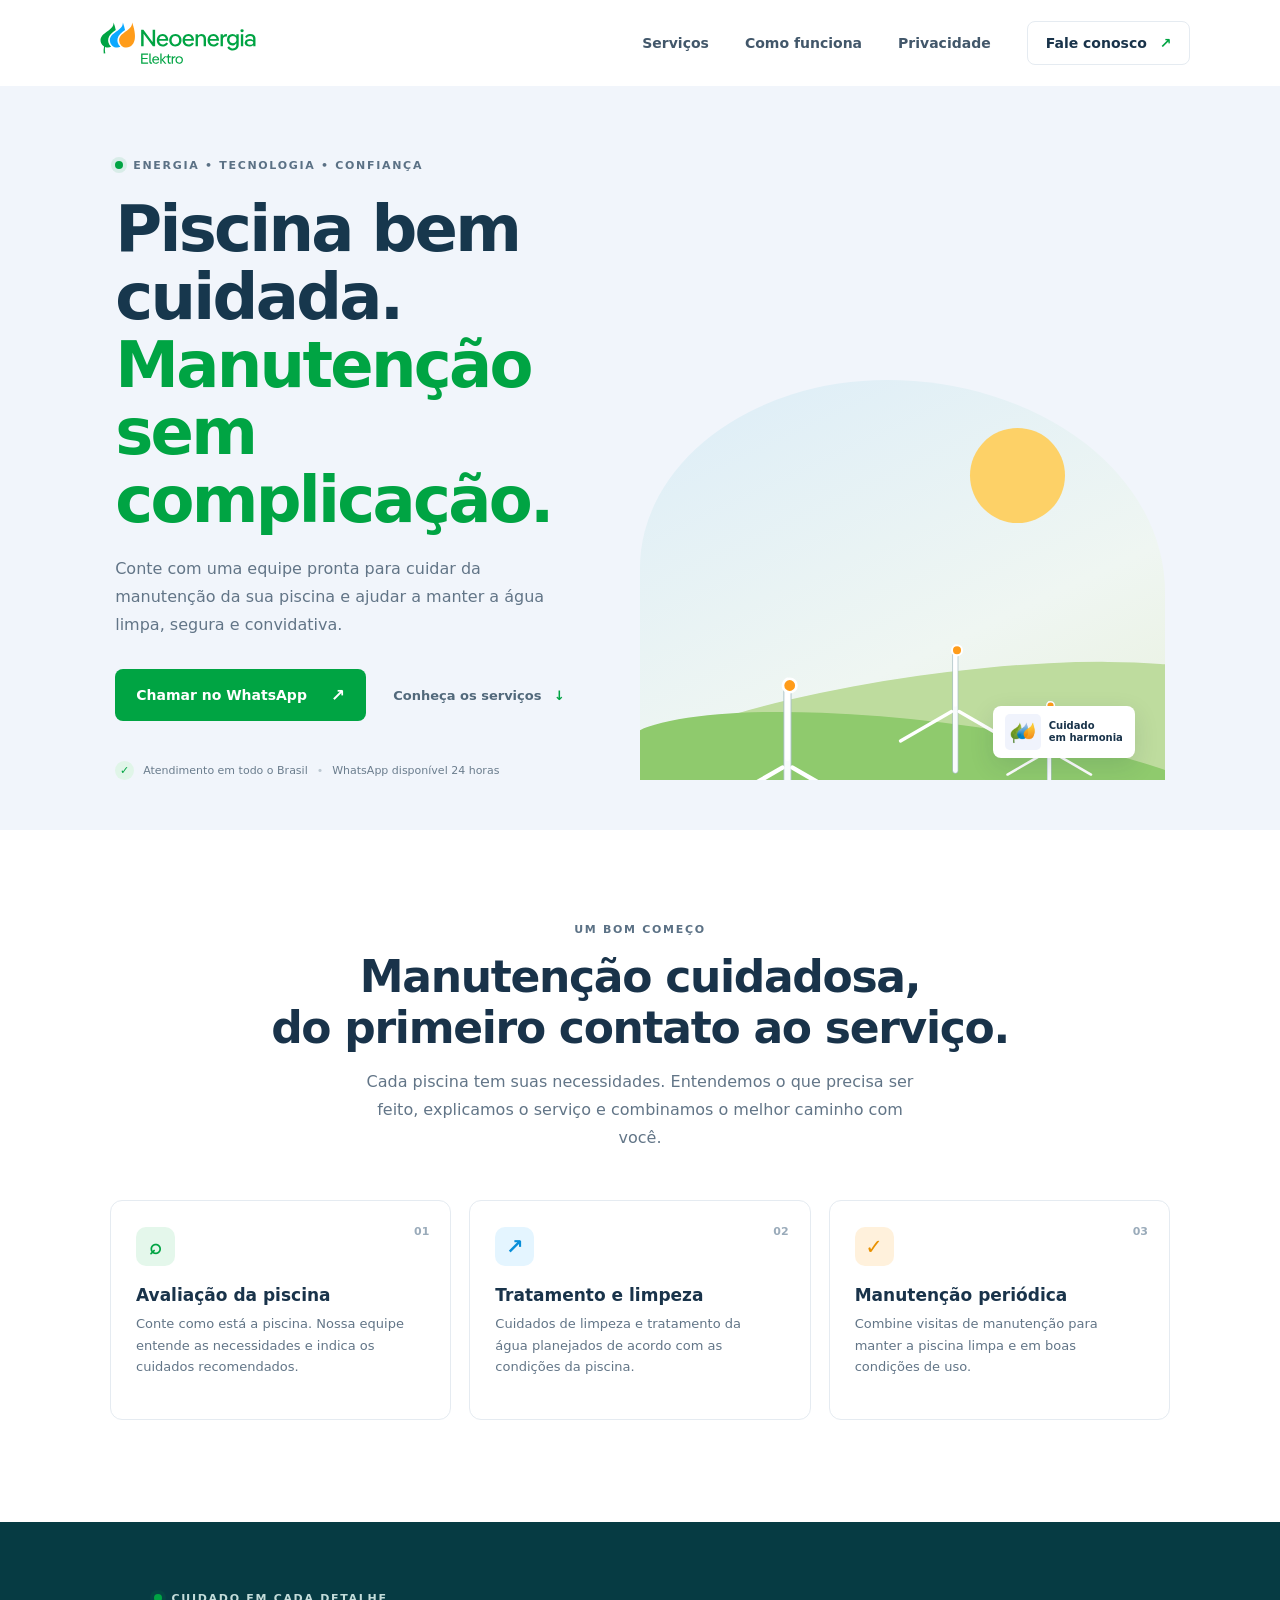
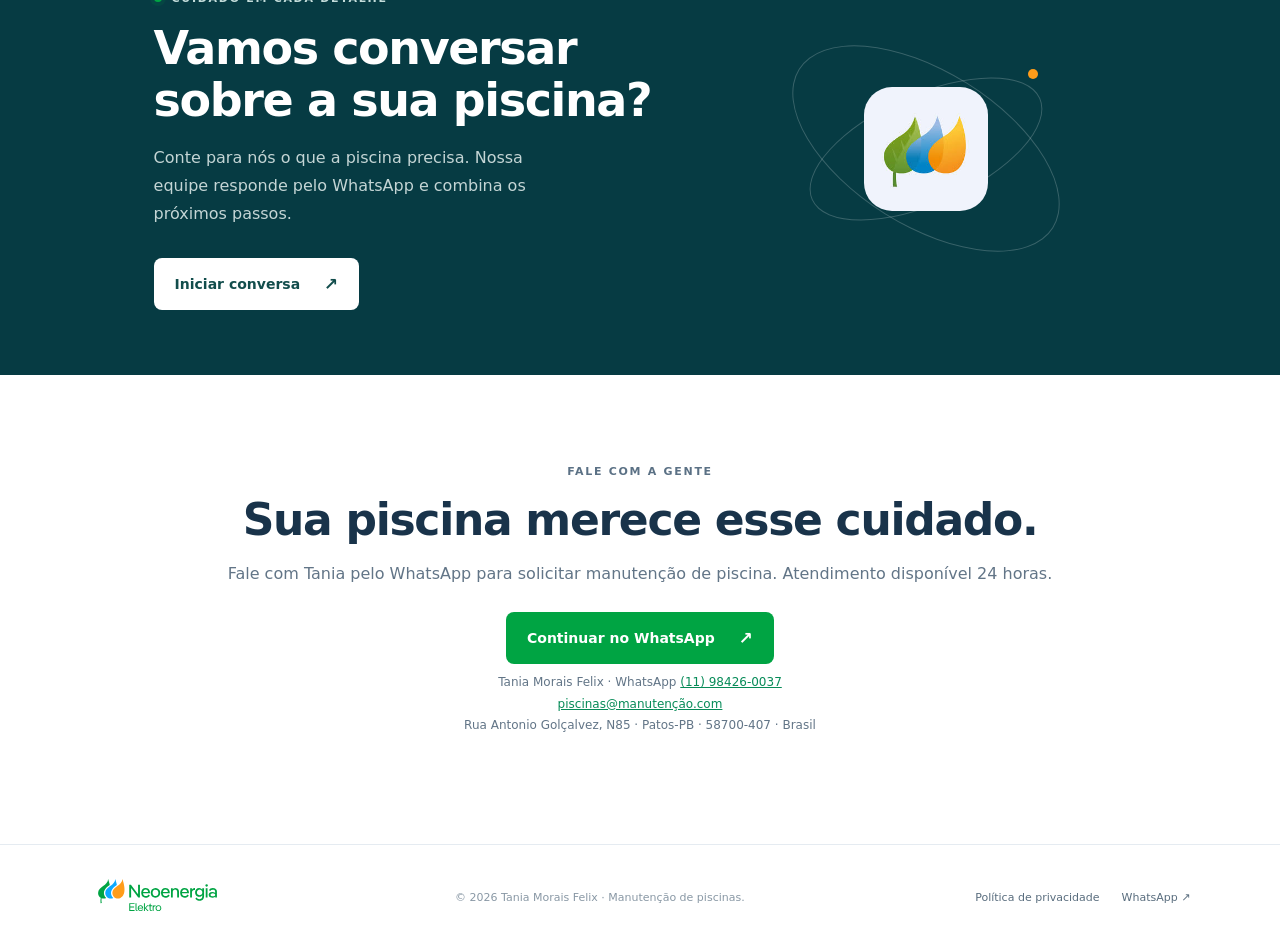
==== index.html @ c3a135df "Add files via upload" ====
<!doctype html>
<html lang="pt-BR">
<head>
  <meta charset="utf-8"><meta name="viewport" content="width=device-width,initial-scale=1">
  <meta name="theme-color" content="#f4f7fb">
  <meta name="description" content="Serviços de manutenção de piscinas com atendimento personalizado. Fale com nossa equipe pelo WhatsApp.">
  <title>Manutenção de piscinas | Atendimento especializado</title>
  <link rel="icon" href="assets/brand-mark.jpeg" type="image/jpeg">
  <link rel="stylesheet" href="styles.css">
</head>
<body>
<header class="site-header">
  <a class="brand" href="index.html" aria-label="Manutenção de piscinas — início"><img src="assets/logo-header.svg" alt="Marca"></a>
  <button class="menu-toggle" aria-expanded="false" aria-label="Abrir menu">☰</button>
  <nav class="nav" aria-label="Navegação principal"><a href="#servicos">Serviços</a><a href="#processo">Como funciona</a><a href="privacidade.html">Privacidade</a><a class="nav-cta whatsapp-link" href="#contato">Fale conosco <span>↗</span></a></nav>
</header>
<main>
  <section class="hero">
    <div class="hero-copy">
      <span class="eyebrow"><i></i> ENERGIA • TECNOLOGIA • CONFIANÇA</span>
      <h1>Piscina bem cuidada.<br><em>Manutenção sem complicação.</em></h1>
      <p>Conte com uma equipe pronta para cuidar da manutenção da sua piscina e ajudar a manter a água limpa, segura e convidativa.</p>
      <div class="hero-actions"><a class="button primary whatsapp-link" href="#contato">Chamar no WhatsApp <span>↗</span></a><a class="text-link" href="#servicos">Conheça os serviços <span>↓</span></a></div>
      <div class="trust-row"><span class="check">✓</span><span>Atendimento em todo o Brasil</span><span class="separator">•</span><span>WhatsApp disponível 24 horas</span></div>
    </div>
    <div class="hero-art" aria-label="Ilustração decorativa em uma paisagem verde">
      <div class="sun"></div><div class="windmill mill-one"><i class="blade b1"></i><i class="blade b2"></i><i class="blade b3"></i><i class="mast"></i></div><div class="windmill mill-two"><i class="blade b1"></i><i class="blade b2"></i><i class="blade b3"></i><i class="mast"></i></div><div class="windmill mill-three"><i class="blade b1"></i><i class="blade b2"></i><i class="blade b3"></i><i class="mast"></i></div><div class="hill hill-back"></div><div class="hill hill-front"></div><div class="art-stamp"><img src="assets/brand-mark.jpeg" alt=""><span>Cuidado<br>em harmonia</span></div>
    </div>
  </section>
  <section class="intro" id="servicos"><div class="section-label">UM BOM COMEÇO</div><h2>Manutenção cuidadosa,<br>do primeiro contato ao serviço.</h2><p class="intro-text">Cada piscina tem suas necessidades. Entendemos o que precisa ser feito, explicamos o serviço e combinamos o melhor caminho com você.</p>
    <div class="cards"><article class="card"><div class="icon green">⌕</div><h3>Avaliação da piscina</h3><p>Conte como está a piscina. Nossa equipe entende as necessidades e indica os cuidados recomendados.</p><span class="card-number">01</span></article><article class="card"><div class="icon blue">↗</div><h3>Tratamento e limpeza</h3><p>Cuidados de limpeza e tratamento da água planejados de acordo com as condições da piscina.</p><span class="card-number">02</span></article><article class="card"><div class="icon orange">✓</div><h3>Manutenção periódica</h3><p>Combine visitas de manutenção para manter a piscina limpa e em boas condições de uso.</p><span class="card-number">03</span></article></div>
  </section>
  <section class="process" id="processo"><div><span class="eyebrow light"><i></i> CUIDADO EM CADA DETALHE</span><h2>Vamos conversar<br>sobre a sua piscina?</h2><p>Conte para nós o que a piscina precisa. Nossa equipe responde pelo WhatsApp e combina os próximos passos.</p><a class="button white whatsapp-link" href="#contato">Iniciar conversa <span>↗</span></a></div><div class="process-visual"><div class="orbit orbit-a"></div><div class="orbit orbit-b"></div><img src="assets/brand-mark.jpeg" alt="Símbolo colorido da marca"><span class="orbit-dot"></span></div></section>
  <section class="contact" id="contato"><span class="section-label">FALE COM A GENTE</span><h2>Sua piscina merece esse cuidado.</h2><p>Fale com Tania pelo WhatsApp para solicitar manutenção de piscina. Atendimento disponível 24 horas.</p><a class="button primary whatsapp-link" href="#contato">Continuar no WhatsApp <span>↗</span></a><p class="contact-details">Tania Morais Felix · WhatsApp <a href="https://wa.me/5511984260037" target="_blank" rel="noopener noreferrer">(11) 98426-0037</a><br><a href="mailto:piscinas@xn--manuteno-xza3b.com">piscinas@manutenção.com</a><br>Rua Antonio Golçalvez, N85 · Patos-PB · 58700-407 · Brasil</p></section>
</main>
<footer><a class="footer-brand" href="index.html"><img src="assets/logo-header.svg" alt="Marca"></a><div class="footer-copy">© <span id="year"></span> Tania Morais Felix · Manutenção de piscinas.</div><div class="footer-links"><a href="privacidade.html">Política de privacidade</a><a class="whatsapp-link" href="#contato">WhatsApp ↗</a></div></footer>
<script src="script.js"></script>
</body></html>
---- styles.css ----
:root{--green:#00a443;--blue:#0da9ff;--orange:#ff9c1a;--ink:#19334a;--muted:#627587;--pale:#f1f5fb;--line:#e5ebf1}*{box-sizing:border-box}html{scroll-behavior:smooth}body{margin:0;font-family:Inter,ui-sans-serif,system-ui,-apple-system,"Segoe UI",sans-serif;color:var(--ink);background:#fff}a{color:inherit;text-decoration:none}.site-header{height:86px;padding:0 clamp(22px,7vw,110px);display:flex;align-items:center;justify-content:space-between;background:#fff}.brand img{width:176px;height:auto;display:block}.nav{display:flex;align-items:center;gap:36px;font-size:14px;font-weight:550}.nav>a:not(.nav-cta){color:#42576a}.nav a:hover,.footer-links a:hover{color:var(--green)}.nav-cta{padding:13px 18px;border:1px solid var(--line);border-radius:8px}.nav-cta span{color:var(--green);margin-left:8px}.menu-toggle{display:none;border:0;background:none;font-size:24px;color:var(--ink)}.hero{min-height:560px;background:var(--pale);padding:68px clamp(22px,9vw,142px) 50px;display:grid;grid-template-columns:1fr 1fr;align-items:center;overflow:hidden}.hero-copy{max-width:570px;position:relative;z-index:2}.eyebrow,.section-label{font-size:11px;letter-spacing:1.7px;font-weight:750;color:#5b7185}.eyebrow{display:inline-flex;align-items:center;gap:10px}.eyebrow i{width:8px;height:8px;background:var(--green);border-radius:50%;box-shadow:0 0 0 4px #00a4431b}.hero h1{font-size:clamp(38px,5vw,66px);line-height:1.06;letter-spacing:-2.7px;margin:23px 0 20px;color:#17374d}.hero h1 em{font-style:normal;color:var(--green)}.hero-copy>p,.intro-text,.process p,.contact p{line-height:1.75;color:var(--muted);font-size:16px}.hero-copy>p{max-width:470px}.hero-actions{display:flex;align-items:center;gap:27px;margin-top:30px}.button{display:inline-flex;align-items:center;justify-content:center;gap:24px;padding:16px 21px;border-radius:8px;font-size:14px;font-weight:700;transition:transform .2s,box-shadow .2s}.button:hover{transform:translateY(-2px);box-shadow:0 8px 20px #17374d24}.primary{background:var(--green);color:white}.button span{font-size:17px}.text-link{font-size:13px;font-weight:650;color:#52697b}.text-link span{margin-left:8px;color:var(--green)}.trust-row{margin-top:40px;display:flex;align-items:center;gap:9px;font-size:11px;color:#6b7d8d}.check{display:grid;place-items:center;width:19px;height:19px;border-radius:50%;background:#e0f5e8;color:var(--green);font-weight:800}.separator{color:#bdc9d2}.hero-art{height:400px;position:relative;overflow:hidden;border-radius:47% 53% 0 0;background:linear-gradient(155deg,#dcedf8 0%,#eff6f2 63%,#e8f0dc 100%);align-self:end}.sun{position:absolute;width:95px;height:95px;border-radius:50%;background:#ffcf5c;right:19%;top:48px;opacity:.92}.hill{position:absolute;border-radius:50% 50% 0 0}.hill-back{height:150px;width:130%;left:-10%;bottom:-45px;background:#bedc9e;transform:rotate(-8deg)}.hill-front{height:130px;width:120%;right:-16%;bottom:-72px;background:#8fca6d;transform:rotate(7deg)}.windmill{position:absolute;bottom:99px;z-index:2}.mill-one{left:28%;transform:scale(.9)}.mill-two{left:60%;bottom:133px;transform:scale(.67)}.mill-three{left:78%;bottom:77px;transform:scale(.51)}.mast{position:absolute;width:7px;height:184px;background:#f8fbfd;left:-3px;top:0;transform:translateY(4px);border-radius:4px;box-shadow:0 0 0 1px #aac1c6}.blade{position:absolute;width:5px;height:93px;left:-2px;top:0;background:#fff;border-radius:8px;transform-origin:bottom center;z-index:2}.b1{transform:rotate(0deg) translateY(-4px)}.b2{transform:rotate(120deg) translateY(-4px)}.b3{transform:rotate(240deg) translateY(-4px)}.windmill:after{content:"";position:absolute;top:-4px;left:-6px;width:12px;height:12px;background:var(--orange);border:3px solid #fff;border-radius:50%;z-index:3}.art-stamp{position:absolute;bottom:22px;right:30px;z-index:3;display:flex;gap:8px;align-items:center;background:#fff;padding:8px 12px;border-radius:8px;box-shadow:0 8px 25px #19334a20;font-size:10px;font-weight:700;line-height:1.25}.art-stamp img{width:36px;height:36px;border-radius:5px}.intro{text-align:center;padding:93px 22px 102px}.intro h2,.contact h2{font-size:clamp(30px,4vw,44px);line-height:1.16;letter-spacing:-1.3px;margin:15px 0}.intro-text{max-width:550px;margin:0 auto}.cards{max-width:1060px;margin:48px auto 0;display:grid;grid-template-columns:repeat(3,1fr);gap:18px;text-align:left}.card{border:1px solid var(--line);border-radius:12px;padding:26px 25px 28px;position:relative;min-height:220px;transition:transform .2s,box-shadow .2s}.card:hover{transform:translateY(-4px);box-shadow:0 14px 35px #19334a10}.icon{width:39px;height:39px;border-radius:10px;display:grid;place-items:center;font-weight:800;font-size:21px}.green{background:#e4f7eb;color:var(--green)}.blue{background:#e4f5ff;color:#078ed9}.orange{background:#fff1dc;color:#e99100}.card h3{font-size:17px;margin:19px 0 8px}.card p{font-size:13px;color:var(--muted);line-height:1.65;margin:0;max-width:270px}.card-number{position:absolute;right:21px;top:24px;font-size:11px;color:#9aabba;font-weight:700}.process{background:#063b43;color:white;padding:65px clamp(22px,12vw,180px);display:grid;grid-template-columns:1fr .7fr;align-items:center;min-height:330px;overflow:hidden}.light{color:#c3dcda}.process h2{font-size:clamp(32px,4vw,46px);letter-spacing:-1.4px;line-height:1.13;margin:17px 0}.process p{color:#c4d5d5;max-width:420px}.white{background:white;color:#124d4c;margin-top:14px}.process-visual{height:230px;display:grid;place-items:center;position:relative}.process-visual img{width:124px;height:124px;object-fit:cover;border-radius:28px;z-index:1}.orbit{position:absolute;border:1px solid #ffffff34;border-radius:50%;transform:rotate(-24deg)}.orbit-a{width:250px;height:110px}.orbit-b{width:300px;height:155px;transform:rotate(32deg)}.orbit-dot{position:absolute;width:10px;height:10px;border-radius:50%;background:var(--orange);top:35px;right:22%}.contact{text-align:center;padding:85px 22px 83px}.contact p{margin:8px auto 24px}.contact small{display:block;color:#8494a2;font-size:11px;margin-top:17px}.contact small span{color:var(--green);padding:0 7px}footer{border-top:1px solid var(--line);padding:26px clamp(22px,7vw,110px);display:flex;align-items:center;justify-content:space-between;gap:22px}.footer-brand img{width:135px}.footer-copy{color:#8998a5;font-size:11px}.footer-links{display:flex;gap:22px;font-size:11px;color:#596d7e}.privacy{max-width:850px;margin:auto;padding:74px 24px 100px}.privacy h1{font-size:44px;letter-spacing:-1.5px;margin:14px 0}.privacy .updated{color:#8494a2;font-size:13px;margin-bottom:38px}.privacy h2{font-size:20px;margin:30px 0 8px}.privacy p,.privacy li{line-height:1.75;color:#526779}.privacy a{color:#078b58;text-decoration:underline}.privacy nav{margin:26px 0}.privacy nav a{margin-right:20px}
@media(max-width:850px){.site-header{height:72px}.brand img{width:150px}.menu-toggle{display:block}.nav{display:none;position:absolute;top:72px;left:0;right:0;background:#fff;padding:18px 24px 24px;z-index:10;box-shadow:0 12px 15px #19334a12;align-items:stretch;gap:0;flex-direction:column}.nav.open{display:flex}.nav>a{padding:13px 4px}.nav .nav-cta{margin-top:7px;text-align:center}.hero{grid-template-columns:1fr;padding-top:56px}.hero-art{height:345px;margin:30px 0 0}.hero-copy{max-width:650px}.process{padding-top:50px;padding-bottom:50px}.cards{gap:12px}.card{padding:21px 17px}.card h3{font-size:15px}}
@media(max-width:620px){.hero{padding:47px 22px 0}.hero h1{letter-spacing:-1.6px}.hero-actions{align-items:flex-start;flex-direction:column;gap:18px}.trust-row{flex-wrap:wrap;margin:27px 0 0}.separator{display:none}.hero-art{height:300px;margin-top:25px;border-radius:42% 42% 0 0}.intro{padding:70px 20px}.cards{grid-template-columns:1fr;max-width:430px;margin-top:32px}.card{min-height:unset}.card p{max-width:unset}.process{grid-template-columns:1fr;padding:48px 24px}.process-visual{height:185px}.contact{padding:65px 22px}.contact h2{font-size:32px}footer{flex-direction:column;text-align:center;padding:27px 20px}.footer-links{gap:18px}}
.contact-form{max-width:530px;margin:26px auto 0;text-align:left;display:grid;gap:15px}.contact-form>label:not(.consent){display:grid;gap:7px;color:#435c6d;font-size:12px;font-weight:650}.contact-form input:not([type=checkbox]),.contact-form textarea{width:100%;border:1px solid #dbe4ea;border-radius:8px;padding:13px 14px;font:inherit;font-size:14px;color:var(--ink);background:#fff;outline:none}.contact-form input:focus,.contact-form textarea:focus{border-color:var(--green);box-shadow:0 0 0 3px #00a4431b}.contact-form textarea{resize:vertical}.contact-form .consent{display:flex;align-items:flex-start;gap:9px;font-size:11px;line-height:1.5;color:#657a8b}.contact-form .consent input{margin-top:3px;accent-color:var(--green)}.contact-form .consent a,.contact-details a{color:#078b58;text-decoration:underline}.contact-form button{justify-self:center;border:0;cursor:pointer}.contact-form small{display:block;color:#8494a2;font-size:11px;line-height:1.5;text-align:center}.contact-details{font-size:12px!important;line-height:1.8!important}.contact-details a{white-space:nowrap}
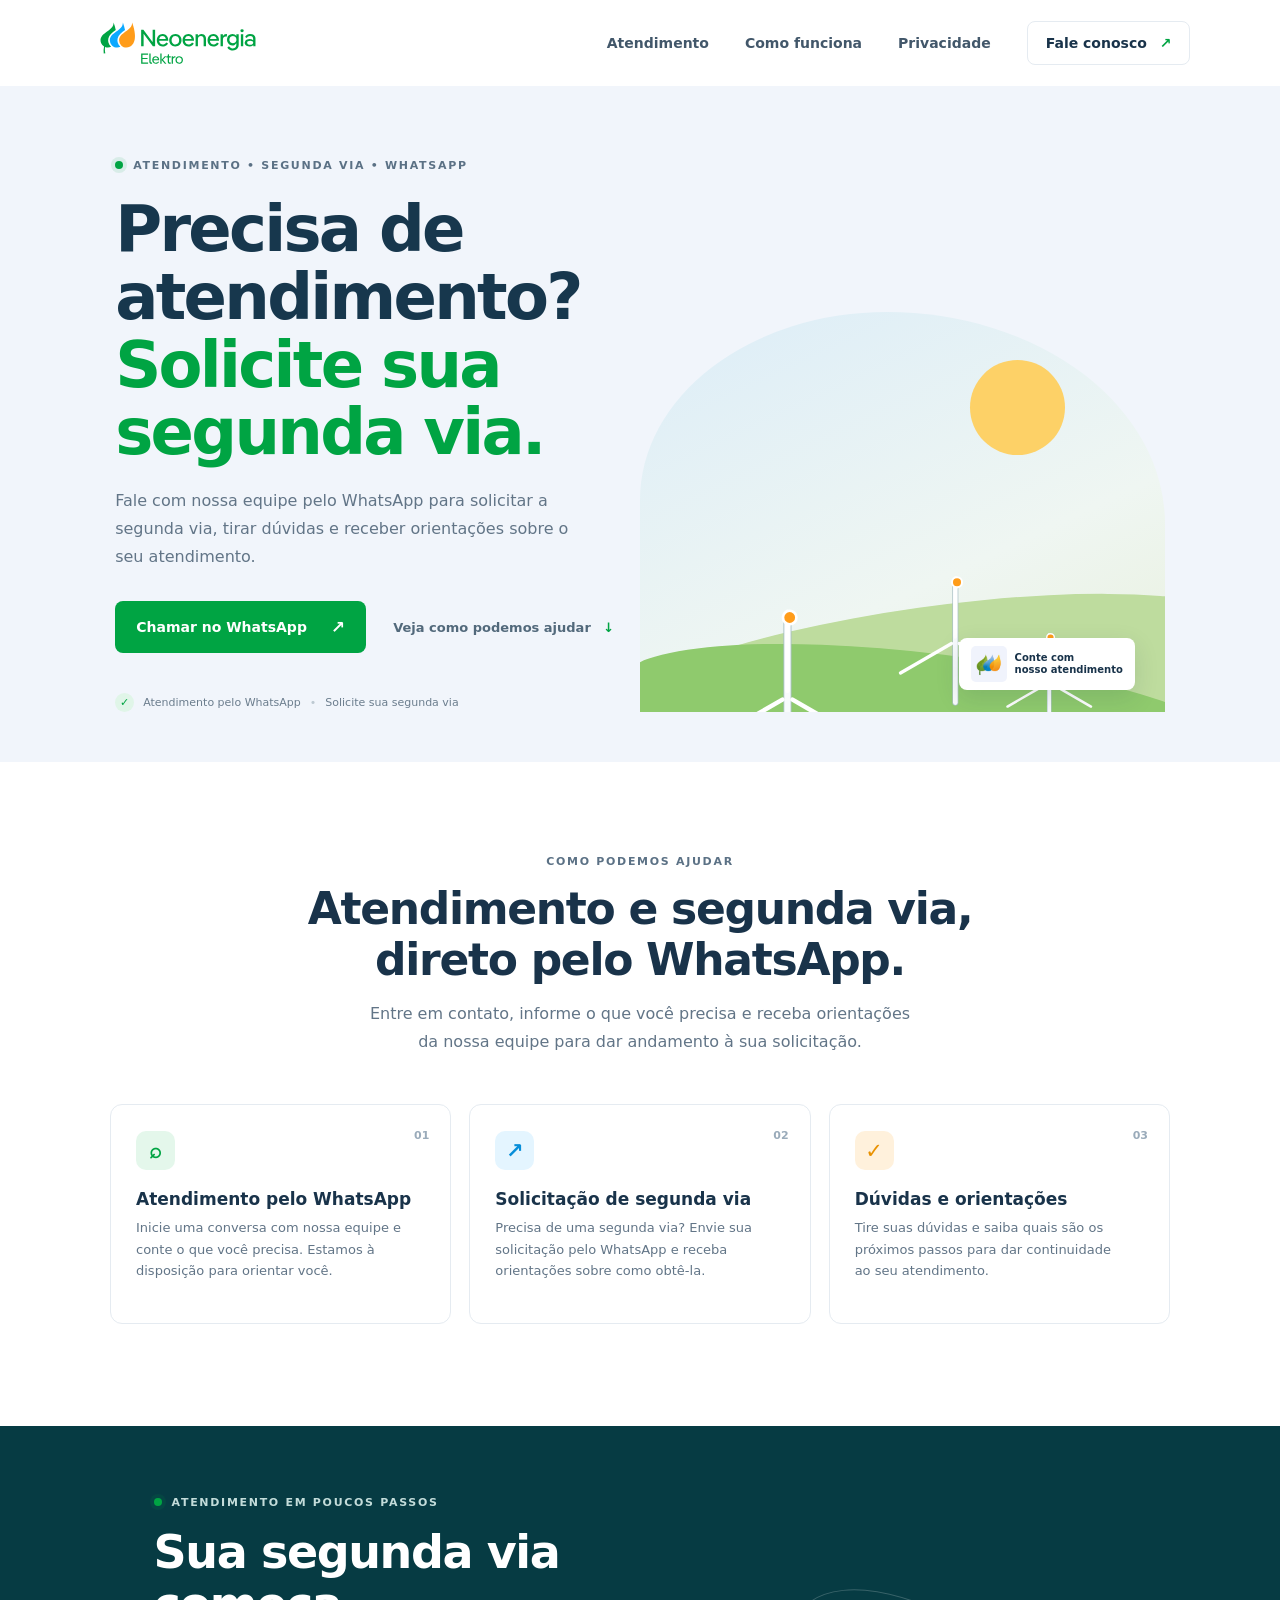
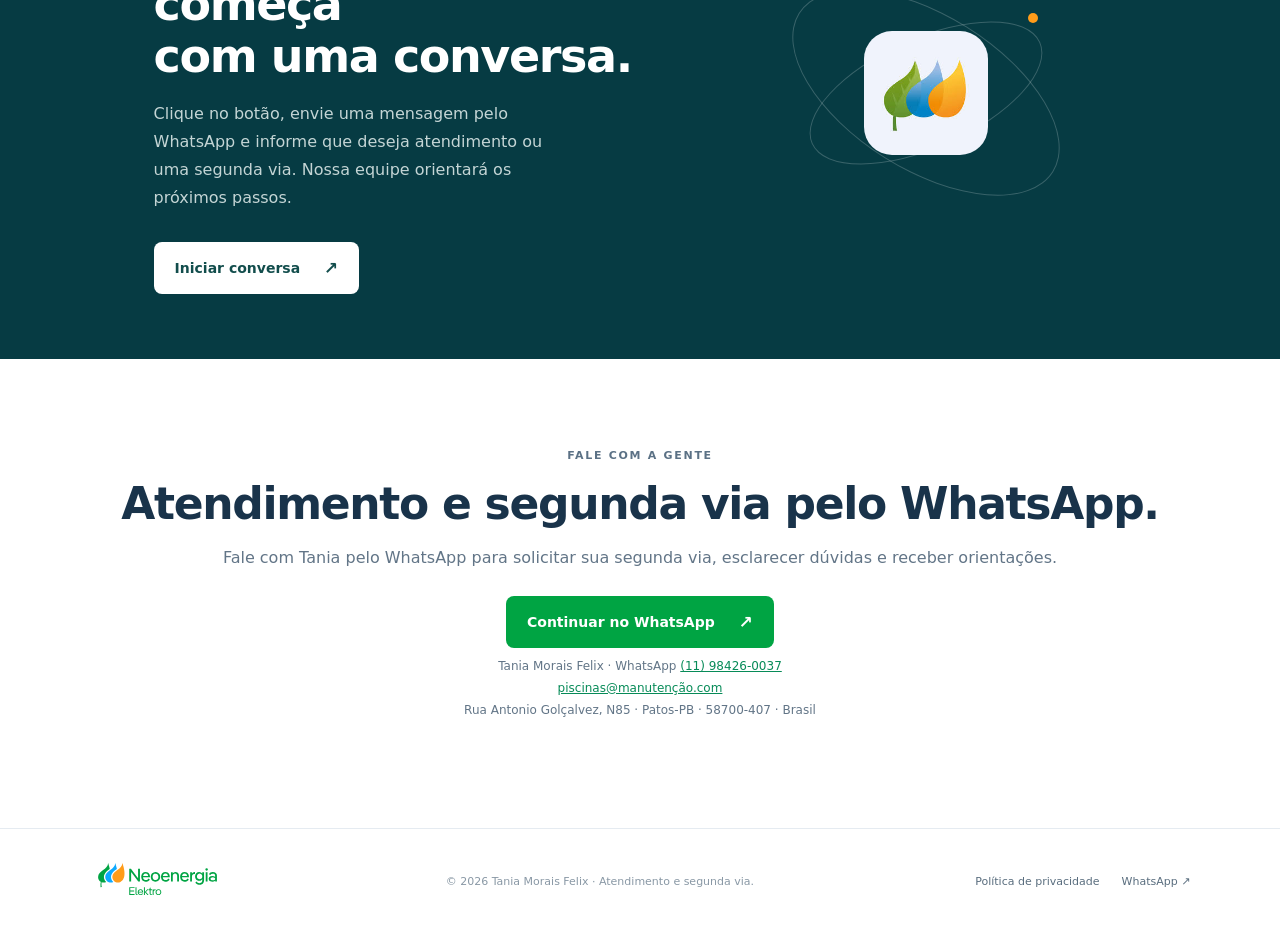
==== commit a102cc61: "Update index.html" ====
--- a/index.html
+++ b/index.html
@@ -1,43 +1,70 @@
-<!doctype html>
-<html lang="pt-BR">
-<head>
-  <meta charset="utf-8"><meta name="viewport" content="width=device-width,initial-scale=1">
-  <meta name="theme-color" content="#f4f7fb">
-  <meta name="description" content="Serviços de manutenção de piscinas com atendimento personalizado. Fale com nossa equipe pelo WhatsApp.">
-  <title>Manutenção de piscinas | Atendimento especializado</title>
-  <link rel="icon" href="assets/brand-mark.jpeg" type="image/jpeg">
-  <link rel="stylesheet" href="styles.css">
-</head>
-<body>
-<header class="site-header">
-  <a class="brand" href="index.html" aria-label="Manutenção de piscinas — início"><img src="assets/logo-header.svg" alt="Marca"></a>
-  <button class="menu-toggle" aria-expanded="false" aria-label="Abrir menu">☰</button>
-  <nav class="nav" aria-label="Navegação principal"><a href="#servicos">Serviços</a><a href="#processo">Como funciona</a><a href="privacidade.html">Privacidade</a><a class="nav-cta whatsapp-link" href="#contato">Fale conosco <span>↗</span></a></nav>
-</header>
-<main>
-  <section class="hero">
-    <div class="hero-copy">
-      <span class="eyebrow"><i></i> ENERGIA • TECNOLOGIA • CONFIANÇA</span>
-      <h1>Piscina bem cuidada.<br><em>Manutenção sem complicação.</em></h1>
-      <p>Conte com uma equipe pronta para cuidar da manutenção da sua piscina e ajudar a manter a água limpa, segura e convidativa.</p>
-      <div class="hero-actions"><a class="button primary whatsapp-link" href="#contato">Chamar no WhatsApp <span>↗</span></a><a class="text-link" href="#servicos">Conheça os serviços <span>↓</span></a></div>
-      <div class="trust-row"><span class="check">✓</span><span>Atendimento em todo o Brasil</span><span class="separator">•</span><span>WhatsApp disponível 24 horas</span></div>
-    </div>
-    <div class="hero-art" aria-label="Ilustração decorativa em uma paisagem verde">
-      <div class="sun"></div><div class="windmill mill-one"><i class="blade b1"></i><i class="blade b2"></i><i class="blade b3"></i><i class="mast"></i></div><div class="windmill mill-two"><i class="blade b1"></i><i class="blade b2"></i><i class="blade b3"></i><i class="mast"></i></div><div class="windmill mill-three"><i class="blade b1"></i><i class="blade b2"></i><i class="blade b3"></i><i class="mast"></i></div><div class="hill hill-back"></div><div class="hill hill-front"></div><div class="art-stamp"><img src="assets/brand-mark.jpeg" alt=""><span>Cuidado<br>em harmonia</span></div>
-    </div>
-  </section>
-  <section class="intro" id="servicos"><div class="section-label">UM BOM COMEÇO</div><h2>Manutenção cuidadosa,<br>do primeiro contato ao serviço.</h2><p class="intro-text">Cada piscina tem suas necessidades. Entendemos o que precisa ser feito, explicamos o serviço e combinamos o melhor caminho com você.</p>
-    <div class="cards"><article class="card"><div class="icon green">⌕</div><h3>Avaliação da piscina</h3><p>Conte como está a piscina. Nossa equipe entende as necessidades e indica os cuidados recomendados.</p><span class="card-number">01</span></article><article class="card"><div class="icon blue">↗</div><h3>Tratamento e limpeza</h3><p>Cuidados de limpeza e tratamento da água planejados de acordo com as condições da piscina.</p><span class="card-number">02</span></article><article class="card"><div class="icon orange">✓</div><h3>Manutenção periódica</h3><p>Combine visitas de manutenção para manter a piscina limpa e em boas condições de uso.</p><span class="card-number">03</span></article></div>
-  </section>
-  <section class="process" id="processo"><div><span class="eyebrow light"><i></i> CUIDADO EM CADA DETALHE</span><h2>Vamos conversar<br>sobre a sua piscina?</h2><p>Conte para nós o que a piscina precisa. Nossa equipe responde pelo WhatsApp e combina os próximos passos.</p><a class="button white whatsapp-link" href="#contato">Iniciar conversa <span>↗</span></a></div><div class="process-visual"><div class="orbit orbit-a"></div><div class="orbit orbit-b"></div><img src="assets/brand-mark.jpeg" alt="Símbolo colorido da marca"><span class="orbit-dot"></span></div></section>
-  <section class="contact" id="contato"><span class="section-label">FALE COM A GENTE</span><h2>Sua piscina merece esse cuidado.</h2><p>Fale com Tania pelo WhatsApp para solicitar manutenção de piscina. Atendimento disponível 24 horas.</p><a class="button primary whatsapp-link" href="#contato">Continuar no WhatsApp <span>↗</span></a><p class="contact-details">Tania Morais Felix · WhatsApp <a href="https://wa.me/5511984260037" target="_blank" rel="noopener noreferrer">(11) 98426-0037</a><br><a href="mailto:piscinas@xn--manuteno-xza3b.com">piscinas@manutenção.com</a><br>Rua Antonio Golçalvez, N85 · Patos-PB · 58700-407 · Brasil</p></section>
-</main>
-<footer><a class="footer-brand" href="index.html"><img src="assets/logo-header.svg" alt="Marca"></a><div class="footer-copy">© <span id="year"></span> Tania Morais Felix · Manutenção de piscinas.</div><div class="footer-links"><a href="privacidade.html">Política de privacidade</a><a class="whatsapp-link" href="#contato">WhatsApp ↗</a></div></footer>
-<script src="script.js"></script>
+<!doctype html>
+<html lang="pt-BR">
+<head>
+  <!-- Event snippet for Visualização de página conversion page
+In your html page, add the snippet and call gtag_report_conversion when someone clicks on the chosen link or button. -->
+<script>
+function gtag_report_conversion(url) {
+  var callback = function () {
+    if (typeof(url) != 'undefined') {
+      window.location = url;
+    }
+  };
+  gtag('event', 'conversion', {
+      'send_to': 'AW-18514970034/6oYUCJH2854dELKL0PxE',
+      'event_callback': callback
+  });
+  return false;
+}
+</script>
+
+  <!-- Google tag (gtag.js) -->
+<script async src="https://www.googletagmanager.com/gtag/js?id=AW-18514970034"></script>
+<script>
+  window.dataLayer = window.dataLayer || [];
+  function gtag(){dataLayer.push(arguments);}
+  gtag('js', new Date());
+
+  gtag('config', 'AW-18514970034');
+</script>
+  <meta charset="utf-8"><meta name="viewport" content="width=device-width,initial-scale=1">
+  <meta name="theme-color" content="#f4f7fb">
+  <meta name="description" content="Atendimento e solicitação de segunda via pelo WhatsApp. Fale com nossa equipe para tirar dúvidas e receber orientações.">
+  <title>Atendimento e segunda via | WhatsApp</title>
+  <link rel="icon" href="assets/brand-mark.jpeg" type="image/jpeg">
+  <link rel="stylesheet" href="styles.css">
+</head>
+<body>
+<header class="site-header">
+  <a class="brand" href="index.html" aria-label="Atendimento e segunda via — início"><img src="assets/logo-header.svg" alt="Marca"></a>
+  <button class="menu-toggle" aria-expanded="false" aria-label="Abrir menu">☰</button>
+  <nav class="nav" aria-label="Navegação principal"><a href="#servicos">Atendimento</a><a href="#processo">Como funciona</a><a href="privacidade.html">Privacidade</a><a class="nav-cta whatsapp-link" href="https://wa.me/5511984260037">Fale conosco <span>↗</span></a></nav>
+</header>
+<main>
+  <section class="hero">
+    <div class="hero-copy">
+      <span class="eyebrow"><i></i> ATENDIMENTO • SEGUNDA VIA • WHATSAPP</span>
+      <h1>Precisa de atendimento?<br><em>Solicite sua segunda via.</em></h1>
+      <p>Fale com nossa equipe pelo WhatsApp para solicitar a segunda via, tirar dúvidas e receber orientações sobre o seu atendimento.</p>
+      <div class="hero-actions"><a class="button primary whatsapp-link" href="https://wa.me/5511984260037">Chamar no WhatsApp <span>↗</span></a><a class="text-link" href="#servicos">Veja como podemos ajudar <span>↓</span></a></div>
+      <div class="trust-row"><span class="check">✓</span><span>Atendimento pelo WhatsApp</span><span class="separator">•</span><span>Solicite sua segunda via</span></div>
+    </div>
+    <div class="hero-art" aria-label="Ilustração decorativa em uma paisagem verde">
+      <div class="sun"></div><div class="windmill mill-one"><i class="blade b1"></i><i class="blade b2"></i><i class="blade b3"></i><i class="mast"></i></div><div class="windmill mill-two"><i class="blade b1"></i><i class="blade b2"></i><i class="blade b3"></i><i class="mast"></i></div><div class="windmill mill-three"><i class="blade b1"></i><i class="blade b2"></i><i class="blade b3"></i><i class="mast"></i></div><div class="hill hill-back"></div><div class="hill hill-front"></div><div class="art-stamp"><img src="assets/brand-mark.jpeg" alt=""><span>Conte com<br>nosso atendimento</span></div>
+    </div>
+  </section>
+  <section class="intro" id="servicos"><div class="section-label">COMO PODEMOS AJUDAR</div><h2>Atendimento e segunda via,<br>direto pelo WhatsApp.</h2><p class="intro-text">Entre em contato, informe o que você precisa e receba orientações da nossa equipe para dar andamento à sua solicitação.</p>
+    <div class="cards"><article class="card"><div class="icon green">⌕</div><h3>Atendimento pelo WhatsApp</h3><p>Inicie uma conversa com nossa equipe e conte o que você precisa. Estamos à disposição para orientar você.</p><span class="card-number">01</span></article><article class="card"><div class="icon blue">↗</div><h3>Solicitação de segunda via</h3><p>Precisa de uma segunda via? Envie sua solicitação pelo WhatsApp e receba orientações sobre como obtê-la.</p><span class="card-number">02</span></article><article class="card"><div class="icon orange">✓</div><h3>Dúvidas e orientações</h3><p>Tire suas dúvidas e saiba quais são os próximos passos para dar continuidade ao seu atendimento.</p><span class="card-number">03</span></article></div>
+  </section>
+  <section class="process" id="processo"><div><span class="eyebrow light"><i></i> ATENDIMENTO EM POUCOS PASSOS</span><h2>Sua segunda via começa<br>com uma conversa.</h2><p>Clique no botão, envie uma mensagem pelo WhatsApp e informe que deseja atendimento ou uma segunda via. Nossa equipe orientará os próximos passos.</p><a class="button white whatsapp-link" href="https://wa.me/5511984260037">Iniciar conversa <span>↗</span></a></div><div class="process-visual"><div class="orbit orbit-a"></div><div class="orbit orbit-b"></div><img src="assets/brand-mark.jpeg" alt="Símbolo colorido da marca"><span class="orbit-dot"></span></div></section>
+  <section class="contact" id="contato"><span class="section-label">FALE COM A GENTE</span><h2>Atendimento e segunda via pelo WhatsApp.</h2><p>Fale com Tania pelo WhatsApp para solicitar sua segunda via, esclarecer dúvidas e receber orientações.</p><a class="button primary whatsapp-link" href="https://wa.me/5511984260037">Continuar no WhatsApp <span>↗</span></a><p class="contact-details">Tania Morais Felix · WhatsApp <a href="https://wa.me/5511984260037" target="_blank" rel="noopener noreferrer">(11) 98426-0037</a><br><a href="mailto:piscinas@xn--manuteno-xza3b.com">piscinas@manutenção.com</a><br>Rua Antonio Golçalvez, N85 · Patos-PB · 58700-407 · Brasil</p></section>
+</main>
+<footer><a class="footer-brand" href="index.html"><img src="assets/logo-header.svg" alt="Marca"></a><div class="footer-copy">© <span id="year"></span> Tania Morais Felix · Atendimento e segunda via.</div><div class="footer-links"><a href="privacidade.html">Política de privacidade</a><a class="whatsapp-link" href="https://wa.me/5511984260037">WhatsApp ↗</a></div></footer>
+<script src="script.js"></script>
 </body></html>
 
 
 
 
 
+
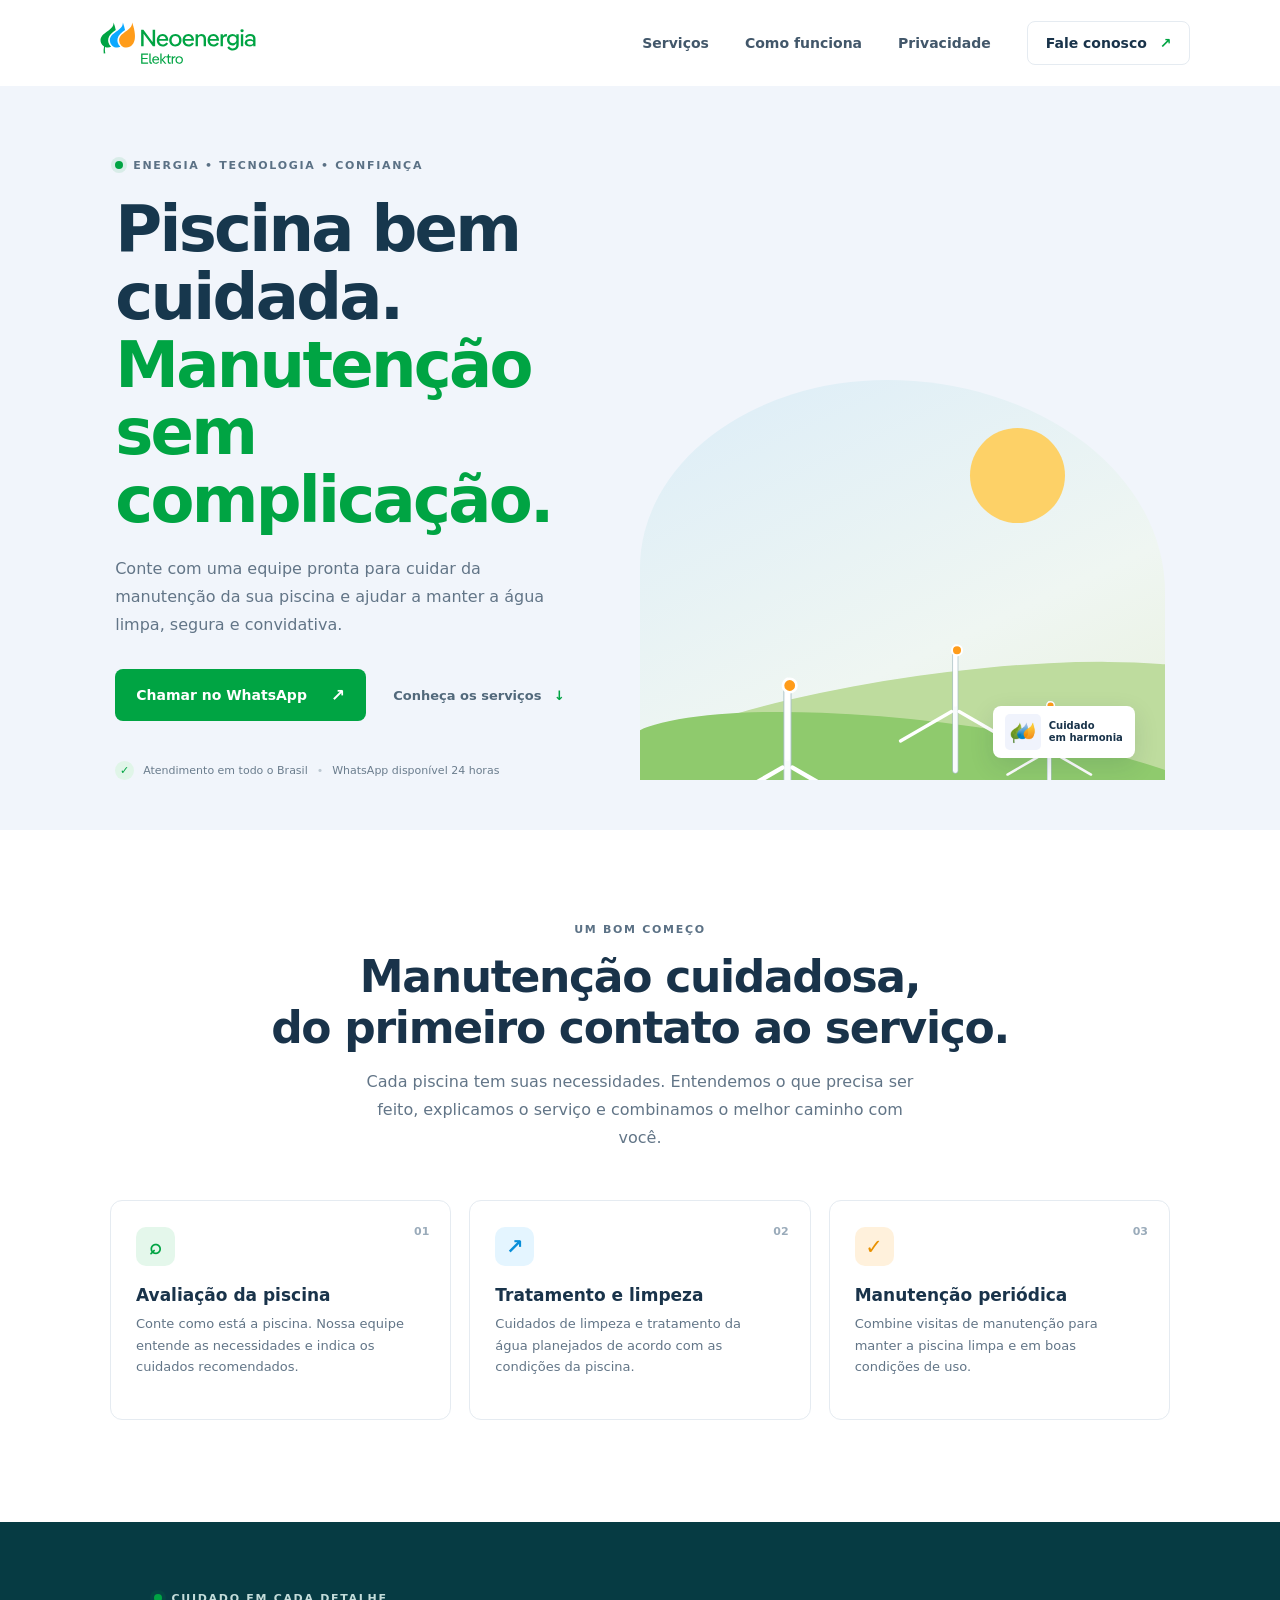
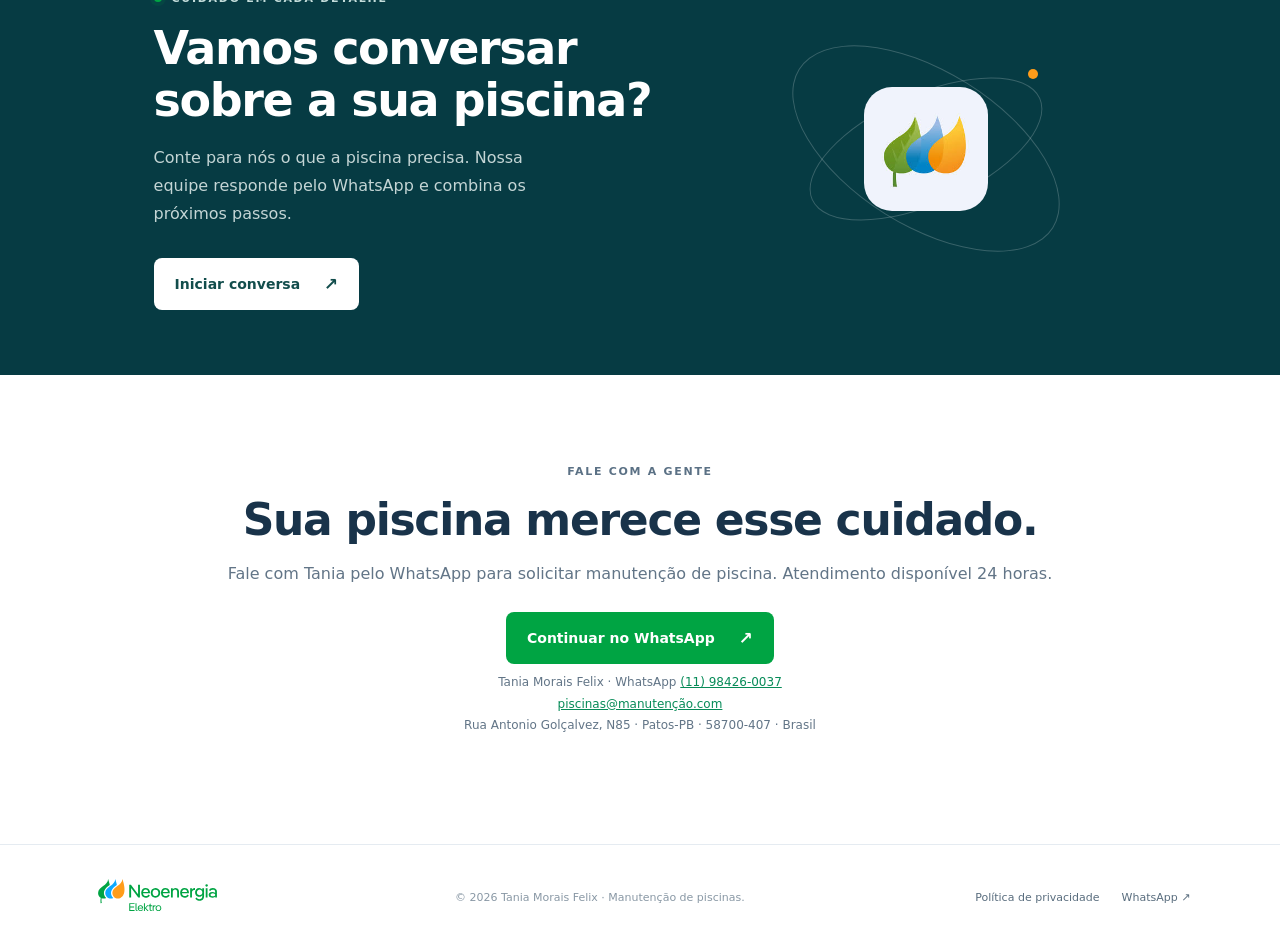
==== commit 43e18343: "Update index.html" ====
--- a/index.html
+++ b/index.html
@@ -29,37 +29,37 @@
 </script>
   <meta charset="utf-8"><meta name="viewport" content="width=device-width,initial-scale=1">
   <meta name="theme-color" content="#f4f7fb">
-  <meta name="description" content="Atendimento e solicitação de segunda via pelo WhatsApp. Fale com nossa equipe para tirar dúvidas e receber orientações.">
-  <title>Atendimento e segunda via | WhatsApp</title>
+  <meta name="description" content="Serviços de manutenção de piscinas com atendimento personalizado. Fale com nossa equipe pelo WhatsApp.">
+  <title>Manutenção de piscinas | Atendimento especializado</title>
   <link rel="icon" href="assets/brand-mark.jpeg" type="image/jpeg">
   <link rel="stylesheet" href="styles.css">
 </head>
 <body>
 <header class="site-header">
-  <a class="brand" href="index.html" aria-label="Atendimento e segunda via — início"><img src="assets/logo-header.svg" alt="Marca"></a>
+  <a class="brand" href="index.html" aria-label="Manutenção de piscinas — início"><img src="assets/logo-header.svg" alt="Marca"></a>
   <button class="menu-toggle" aria-expanded="false" aria-label="Abrir menu">☰</button>
-  <nav class="nav" aria-label="Navegação principal"><a href="#servicos">Atendimento</a><a href="#processo">Como funciona</a><a href="privacidade.html">Privacidade</a><a class="nav-cta whatsapp-link" href="https://wa.me/5511984260037">Fale conosco <span>↗</span></a></nav>
+  <nav class="nav" aria-label="Navegação principal"><a href="#servicos">Serviços</a><a href="#processo">Como funciona</a><a href="privacidade.html">Privacidade</a><a class="nav-cta whatsapp-link" href="#contato">Fale conosco <span>↗</span></a></nav>
 </header>
 <main>
   <section class="hero">
     <div class="hero-copy">
-      <span class="eyebrow"><i></i> ATENDIMENTO • SEGUNDA VIA • WHATSAPP</span>
-      <h1>Precisa de atendimento?<br><em>Solicite sua segunda via.</em></h1>
-      <p>Fale com nossa equipe pelo WhatsApp para solicitar a segunda via, tirar dúvidas e receber orientações sobre o seu atendimento.</p>
-      <div class="hero-actions"><a class="button primary whatsapp-link" href="https://wa.me/5511984260037">Chamar no WhatsApp <span>↗</span></a><a class="text-link" href="#servicos">Veja como podemos ajudar <span>↓</span></a></div>
-      <div class="trust-row"><span class="check">✓</span><span>Atendimento pelo WhatsApp</span><span class="separator">•</span><span>Solicite sua segunda via</span></div>
+      <span class="eyebrow"><i></i> ENERGIA • TECNOLOGIA • CONFIANÇA</span>
+      <h1>Piscina bem cuidada.<br><em>Manutenção sem complicação.</em></h1>
+      <p>Conte com uma equipe pronta para cuidar da manutenção da sua piscina e ajudar a manter a água limpa, segura e convidativa.</p>
+      <div class="hero-actions"><a class="button primary whatsapp-link" href="#contato">Chamar no WhatsApp <span>↗</span></a><a class="text-link" href="#servicos">Conheça os serviços <span>↓</span></a></div>
+      <div class="trust-row"><span class="check">✓</span><span>Atendimento em todo o Brasil</span><span class="separator">•</span><span>WhatsApp disponível 24 horas</span></div>
     </div>
     <div class="hero-art" aria-label="Ilustração decorativa em uma paisagem verde">
-      <div class="sun"></div><div class="windmill mill-one"><i class="blade b1"></i><i class="blade b2"></i><i class="blade b3"></i><i class="mast"></i></div><div class="windmill mill-two"><i class="blade b1"></i><i class="blade b2"></i><i class="blade b3"></i><i class="mast"></i></div><div class="windmill mill-three"><i class="blade b1"></i><i class="blade b2"></i><i class="blade b3"></i><i class="mast"></i></div><div class="hill hill-back"></div><div class="hill hill-front"></div><div class="art-stamp"><img src="assets/brand-mark.jpeg" alt=""><span>Conte com<br>nosso atendimento</span></div>
+      <div class="sun"></div><div class="windmill mill-one"><i class="blade b1"></i><i class="blade b2"></i><i class="blade b3"></i><i class="mast"></i></div><div class="windmill mill-two"><i class="blade b1"></i><i class="blade b2"></i><i class="blade b3"></i><i class="mast"></i></div><div class="windmill mill-three"><i class="blade b1"></i><i class="blade b2"></i><i class="blade b3"></i><i class="mast"></i></div><div class="hill hill-back"></div><div class="hill hill-front"></div><div class="art-stamp"><img src="assets/brand-mark.jpeg" alt=""><span>Cuidado<br>em harmonia</span></div>
     </div>
   </section>
-  <section class="intro" id="servicos"><div class="section-label">COMO PODEMOS AJUDAR</div><h2>Atendimento e segunda via,<br>direto pelo WhatsApp.</h2><p class="intro-text">Entre em contato, informe o que você precisa e receba orientações da nossa equipe para dar andamento à sua solicitação.</p>
-    <div class="cards"><article class="card"><div class="icon green">⌕</div><h3>Atendimento pelo WhatsApp</h3><p>Inicie uma conversa com nossa equipe e conte o que você precisa. Estamos à disposição para orientar você.</p><span class="card-number">01</span></article><article class="card"><div class="icon blue">↗</div><h3>Solicitação de segunda via</h3><p>Precisa de uma segunda via? Envie sua solicitação pelo WhatsApp e receba orientações sobre como obtê-la.</p><span class="card-number">02</span></article><article class="card"><div class="icon orange">✓</div><h3>Dúvidas e orientações</h3><p>Tire suas dúvidas e saiba quais são os próximos passos para dar continuidade ao seu atendimento.</p><span class="card-number">03</span></article></div>
+  <section class="intro" id="servicos"><div class="section-label">UM BOM COMEÇO</div><h2>Manutenção cuidadosa,<br>do primeiro contato ao serviço.</h2><p class="intro-text">Cada piscina tem suas necessidades. Entendemos o que precisa ser feito, explicamos o serviço e combinamos o melhor caminho com você.</p>
+    <div class="cards"><article class="card"><div class="icon green">⌕</div><h3>Avaliação da piscina</h3><p>Conte como está a piscina. Nossa equipe entende as necessidades e indica os cuidados recomendados.</p><span class="card-number">01</span></article><article class="card"><div class="icon blue">↗</div><h3>Tratamento e limpeza</h3><p>Cuidados de limpeza e tratamento da água planejados de acordo com as condições da piscina.</p><span class="card-number">02</span></article><article class="card"><div class="icon orange">✓</div><h3>Manutenção periódica</h3><p>Combine visitas de manutenção para manter a piscina limpa e em boas condições de uso.</p><span class="card-number">03</span></article></div>
   </section>
-  <section class="process" id="processo"><div><span class="eyebrow light"><i></i> ATENDIMENTO EM POUCOS PASSOS</span><h2>Sua segunda via começa<br>com uma conversa.</h2><p>Clique no botão, envie uma mensagem pelo WhatsApp e informe que deseja atendimento ou uma segunda via. Nossa equipe orientará os próximos passos.</p><a class="button white whatsapp-link" href="https://wa.me/5511984260037">Iniciar conversa <span>↗</span></a></div><div class="process-visual"><div class="orbit orbit-a"></div><div class="orbit orbit-b"></div><img src="assets/brand-mark.jpeg" alt="Símbolo colorido da marca"><span class="orbit-dot"></span></div></section>
-  <section class="contact" id="contato"><span class="section-label">FALE COM A GENTE</span><h2>Atendimento e segunda via pelo WhatsApp.</h2><p>Fale com Tania pelo WhatsApp para solicitar sua segunda via, esclarecer dúvidas e receber orientações.</p><a class="button primary whatsapp-link" href="https://wa.me/5511984260037">Continuar no WhatsApp <span>↗</span></a><p class="contact-details">Tania Morais Felix · WhatsApp <a href="https://wa.me/5511984260037" target="_blank" rel="noopener noreferrer">(11) 98426-0037</a><br><a href="mailto:piscinas@xn--manuteno-xza3b.com">piscinas@manutenção.com</a><br>Rua Antonio Golçalvez, N85 · Patos-PB · 58700-407 · Brasil</p></section>
+  <section class="process" id="processo"><div><span class="eyebrow light"><i></i> CUIDADO EM CADA DETALHE</span><h2>Vamos conversar<br>sobre a sua piscina?</h2><p>Conte para nós o que a piscina precisa. Nossa equipe responde pelo WhatsApp e combina os próximos passos.</p><a class="button white whatsapp-link" href="#contato">Iniciar conversa <span>↗</span></a></div><div class="process-visual"><div class="orbit orbit-a"></div><div class="orbit orbit-b"></div><img src="assets/brand-mark.jpeg" alt="Símbolo colorido da marca"><span class="orbit-dot"></span></div></section>
+  <section class="contact" id="contato"><span class="section-label">FALE COM A GENTE</span><h2>Sua piscina merece esse cuidado.</h2><p>Fale com Tania pelo WhatsApp para solicitar manutenção de piscina. Atendimento disponível 24 horas.</p><a class="button primary whatsapp-link" href="#contato">Continuar no WhatsApp <span>↗</span></a><p class="contact-details">Tania Morais Felix · WhatsApp <a href="https://wa.me/5511984260037" target="_blank" rel="noopener noreferrer">(11) 98426-0037</a><br><a href="mailto:piscinas@xn--manuteno-xza3b.com">piscinas@manutenção.com</a><br>Rua Antonio Golçalvez, N85 · Patos-PB · 58700-407 · Brasil</p></section>
 </main>
-<footer><a class="footer-brand" href="index.html"><img src="assets/logo-header.svg" alt="Marca"></a><div class="footer-copy">© <span id="year"></span> Tania Morais Felix · Atendimento e segunda via.</div><div class="footer-links"><a href="privacidade.html">Política de privacidade</a><a class="whatsapp-link" href="https://wa.me/5511984260037">WhatsApp ↗</a></div></footer>
+<footer><a class="footer-brand" href="index.html"><img src="assets/logo-header.svg" alt="Marca"></a><div class="footer-copy">© <span id="year"></span> Tania Morais Felix · Manutenção de piscinas.</div><div class="footer-links"><a href="privacidade.html">Política de privacidade</a><a class="whatsapp-link" href="#contato">WhatsApp ↗</a></div></footer>
 <script src="script.js"></script>
 </body></html>
 
@@ -67,4 +67,3 @@
 
 
 
-
